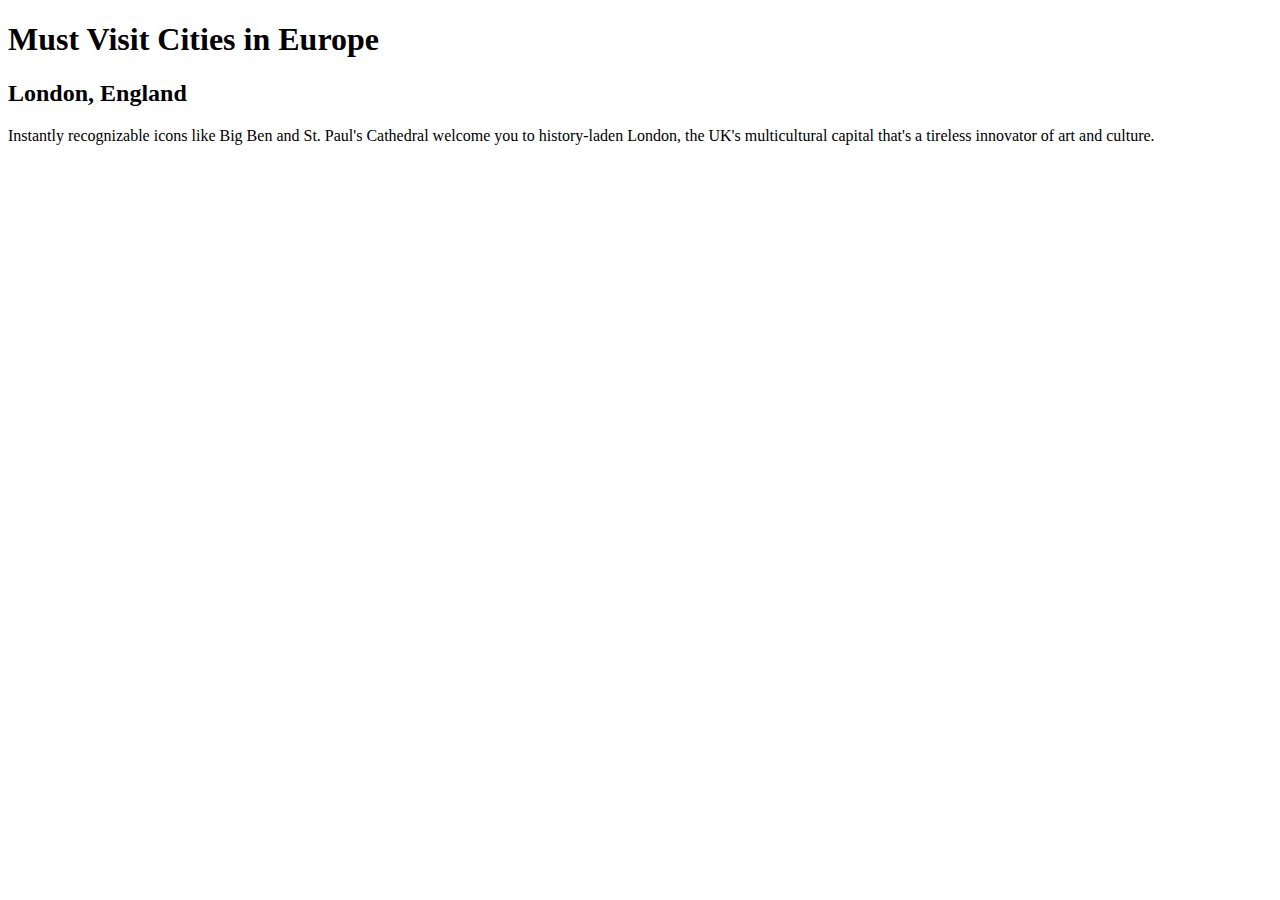
==== index.html @ aa08a308 "Created index file" ====
<!DOCTYPE html>
<html>
    <head>
        <title>Must Visit Cities in Europe</title>
    </head>
    <body>
        <h1>Must Visit Cities in Europe</h1>
        <section>
            <div>
                <h2>London, England</h2>
                <p>
                    Instantly recognizable icons like Big Ben and St. Paul's Cathedral welcome you to history-laden London, the UK's multicultural capital that's a tireless innovator of art and culture.
                </p>
            </div>
        </section>

    </body>
</html>
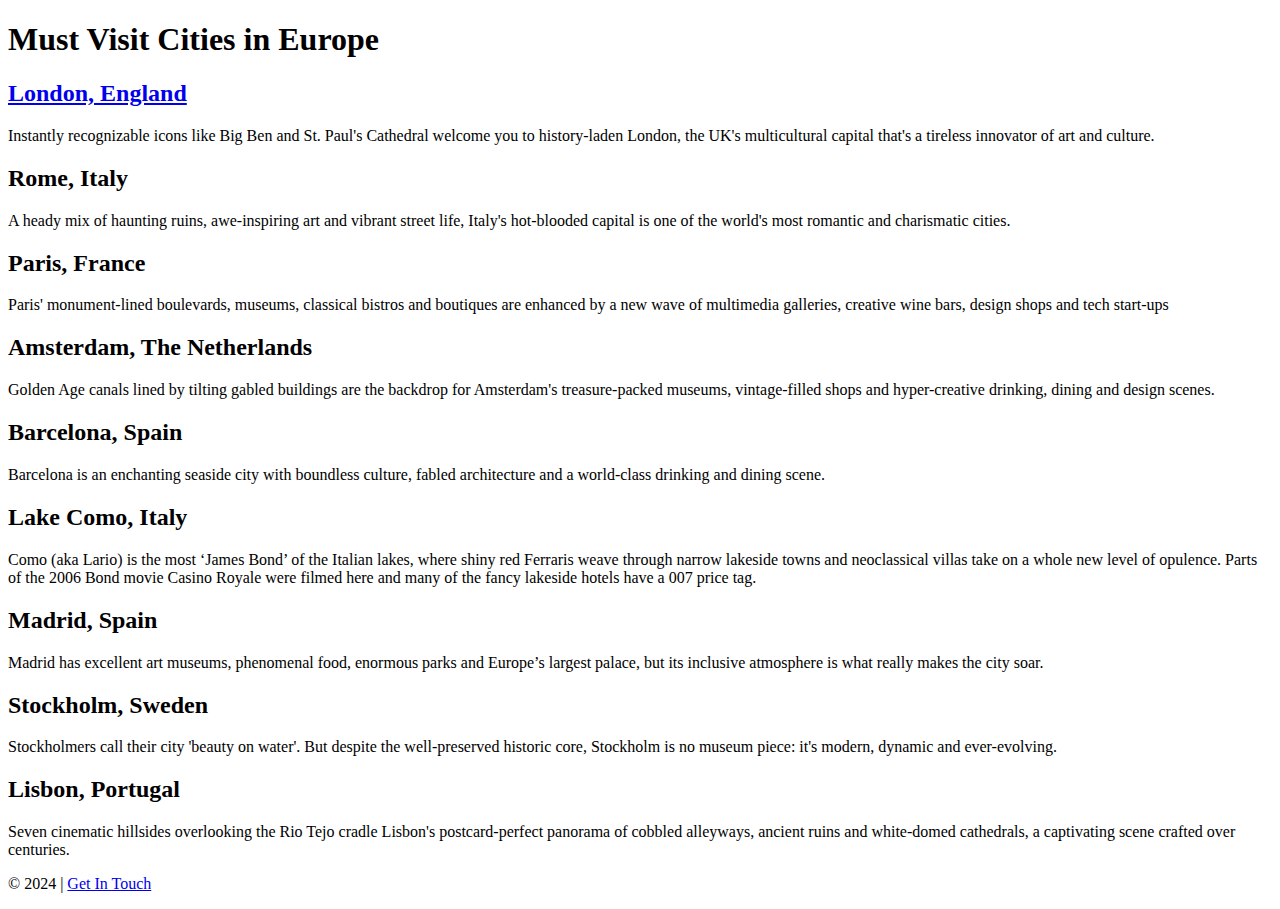
==== commit fc46bef9: "Finished index and started london page" ====
--- a/index.html
+++ b/index.html
@@ -7,12 +7,64 @@
         <h1>Must Visit Cities in Europe</h1>
         <section>
             <div>
-                <h2>London, England</h2>
+                <h2>
+                  <a href="London.html">London, England</a>
+                    </h2>
                 <p>
                     Instantly recognizable icons like Big Ben and St. Paul's Cathedral welcome you to history-laden London, the UK's multicultural capital that's a tireless innovator of art and culture.
                 </p>
             </div>
+            <div>
+                <h2>Rome, Italy</h2>
+                <p>
+                    A heady mix of haunting ruins, awe-inspiring art and vibrant street life, Italy's hot-blooded capital is one of the world's most romantic and charismatic cities. 
+                </p>
+            </div>
+            <div>
+                <h2>Paris, France</h2>
+                <p>
+                    Paris' monument-lined boulevards, museums, classical bistros and boutiques are enhanced by a new wave of multimedia galleries, creative wine bars, design shops and tech start-ups
+                </p>
+            </div>
+            <div>
+                <h2>Amsterdam, The Netherlands</h2>
+                <p>
+                    Golden Age canals lined by tilting gabled buildings are the backdrop for Amsterdam's treasure-packed museums, vintage-filled shops and hyper-creative drinking, dining and design scenes.
+                </p>
+            </div>
+            <div>
+                <h2>Barcelona, Spain</h2>
+                <p>
+                    Barcelona is an enchanting seaside city with boundless culture, fabled architecture and a world-class drinking and dining scene.
+                </p>
+            </div>
+            <div>
+                <h2>Lake Como, Italy</h2>
+                <p>
+                    Como (aka Lario) is the most ‘James Bond’ of the Italian lakes, where shiny red Ferraris weave through narrow lakeside towns and neoclassical villas take on a whole new level of opulence. Parts of the 2006 Bond movie Casino Royale were filmed here and many of the fancy lakeside hotels have a 007 price tag.
+                </p>
+            </div>
+            <div>
+                <h2>Madrid, Spain</h2>
+                <p>
+                    Madrid has excellent art museums, phenomenal food, enormous parks and Europe’s largest palace, but its inclusive atmosphere is what really makes the city soar.
+                </p>
+            </div>
+            <div>
+                <h2>Stockholm, Sweden</h2>
+                <p>
+                    Stockholmers call their city 'beauty on water'. But despite the well-preserved historic core, Stockholm is no museum piece: it's modern, dynamic and ever-evolving.
+                </p>
+            </div>
+            <div>
+                <h2>Lisbon, Portugal</h2>
+                <p>
+                    Seven cinematic hillsides overlooking the Rio Tejo cradle Lisbon's postcard-perfect panorama of cobbled alleyways, ancient ruins and white-domed cathedrals, a captivating scene crafted over centuries.
+                </p>
+            </div>
         </section>
-
+        <footer>
+            <p>© 2024 | <a href="mailto:glirb007@umn.edu">Get In Touch</a></p>
+        </footer>
     </body>
 </html>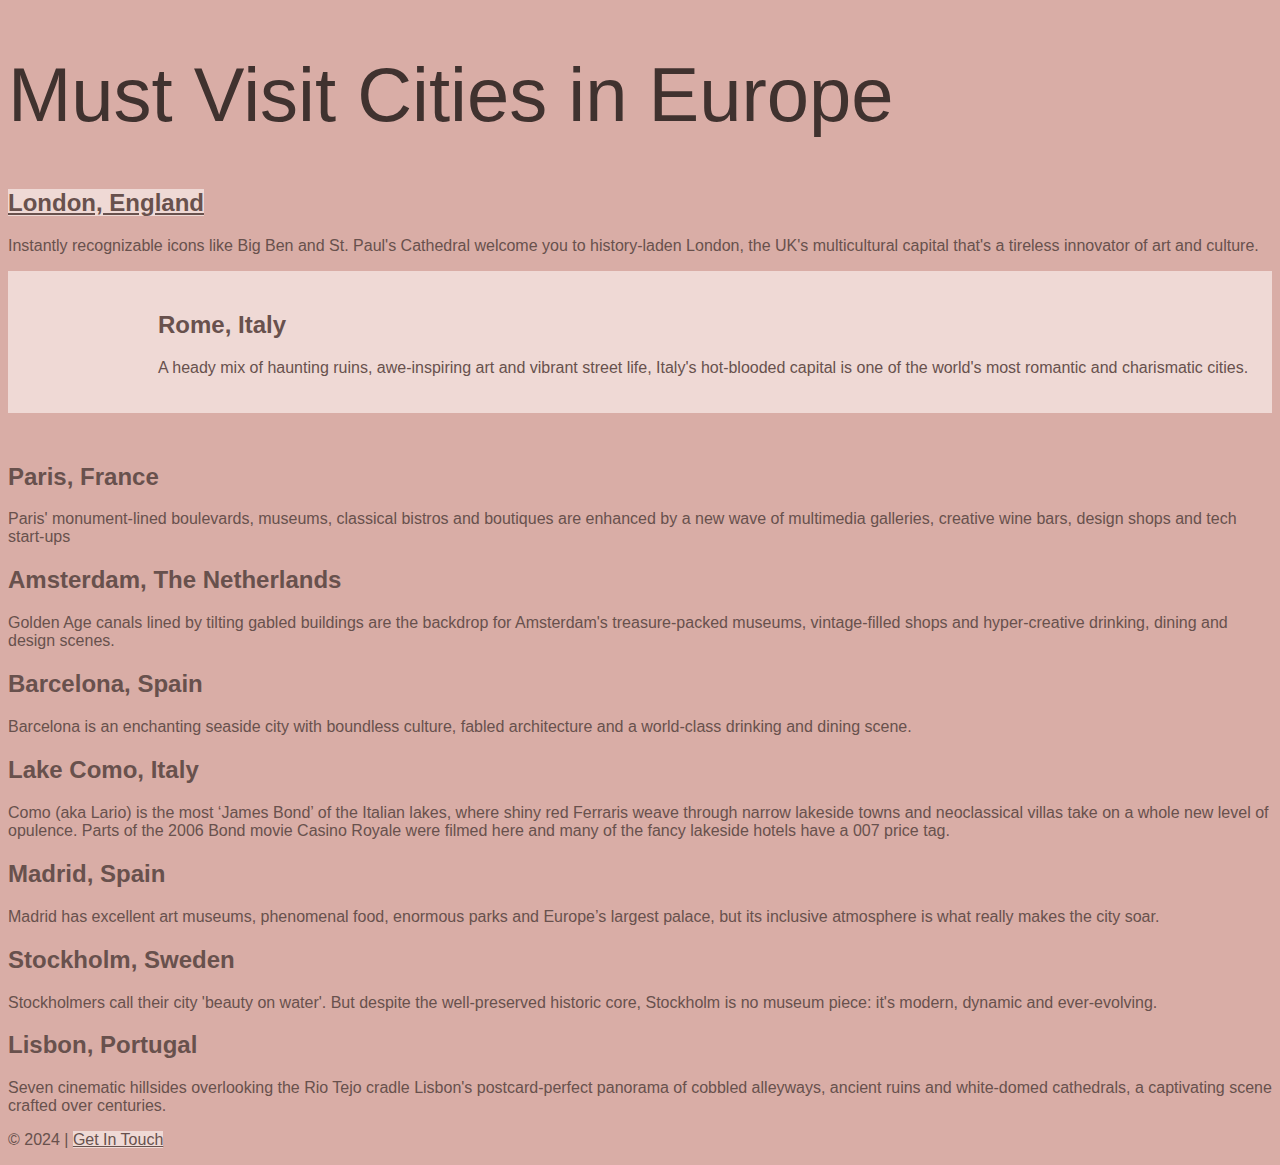
==== commit 2c912b4b: "css feb 04" ====
--- a/index.html
+++ b/index.html
@@ -2,11 +2,12 @@
 <html>
     <head>
         <title>Must Visit Cities in Europe</title>
+        <link rel="stylesheet" href="style.css">
     </head>
     <body>
         <h1>Must Visit Cities in Europe</h1>
         <section>
-            <div>
+            <div class="city-wrapper.london">
                 <h2>
                   <a href="London.html">London, England</a>
                     </h2>
@@ -14,7 +15,7 @@
                     Instantly recognizable icons like Big Ben and St. Paul's Cathedral welcome you to history-laden London, the UK's multicultural capital that's a tireless innovator of art and culture.
                 </p>
             </div>
-            <div>
+            <div class="city-wrapper">
                 <h2>Rome, Italy</h2>
                 <p>
                     A heady mix of haunting ruins, awe-inspiring art and vibrant street life, Italy's hot-blooded capital is one of the world's most romantic and charismatic cities. 
--- a/style.css
+++ b/style.css
@@ -0,0 +1,28 @@
+body {
+    background-color: #d9ada6;
+    font-family:Verdana, Geneva, Tahoma, sans-serif;
+    color: #68514d;
+}
+
+a {
+    color:#68514d;
+    background-color: #efd9d5;
+}
+
+h1 {
+    font-size: 76px;
+    color:#40322f;
+    font-weight: normal;
+}
+
+.city-wrapper {
+    padding: 20px;
+    padding-left: 150px;
+    margin-bottom: 50px;
+    background-color: #efd9d5;
+
+}
+
+.city-wrapper.london > p {
+    font-size: 20px; 
+}
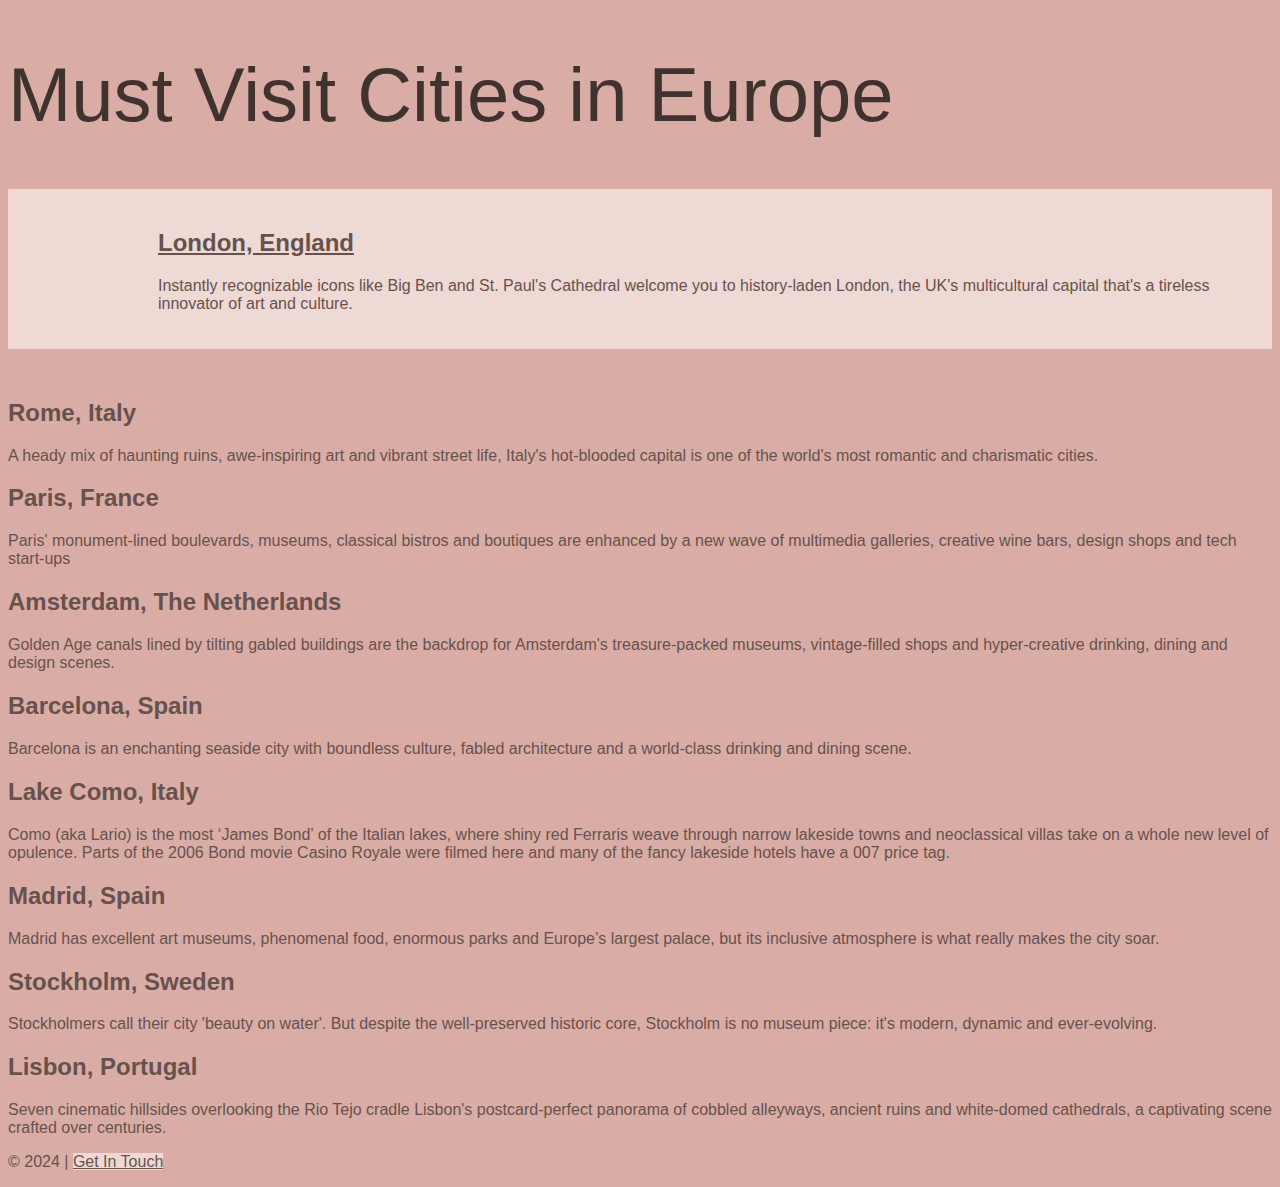
==== commit 46b86ac3: "Update index.html" ====
--- a/index.html
+++ b/index.html
@@ -7,7 +7,7 @@
     <body>
         <h1>Must Visit Cities in Europe</h1>
         <section>
-            <div class="city-wrapper.london">
+            <div class="city-wrapper">
                 <h2>
                   <a href="London.html">London, England</a>
                     </h2>
@@ -15,7 +15,7 @@
                     Instantly recognizable icons like Big Ben and St. Paul's Cathedral welcome you to history-laden London, the UK's multicultural capital that's a tireless innovator of art and culture.
                 </p>
             </div>
-            <div class="city-wrapper">
+            <div "city-wrapper">
                 <h2>Rome, Italy</h2>
                 <p>
                     A heady mix of haunting ruins, awe-inspiring art and vibrant street life, Italy's hot-blooded capital is one of the world's most romantic and charismatic cities. 
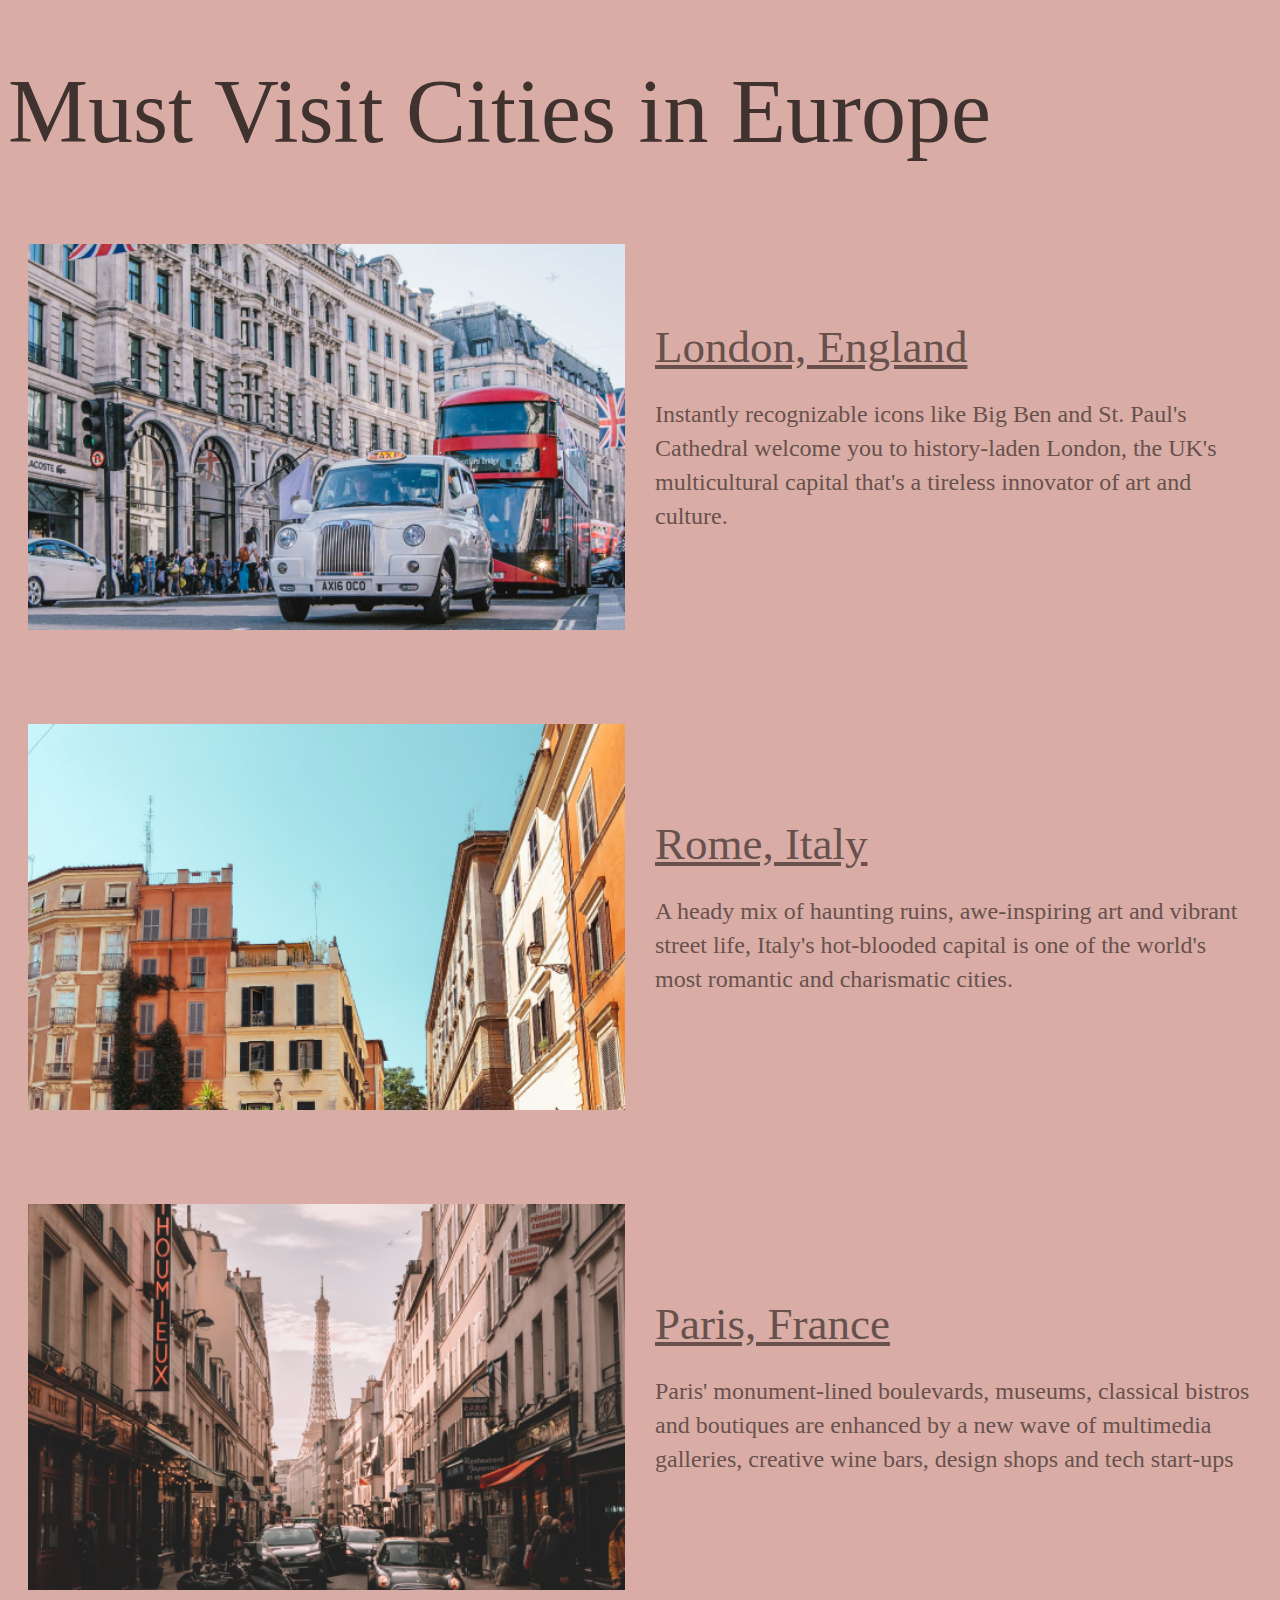
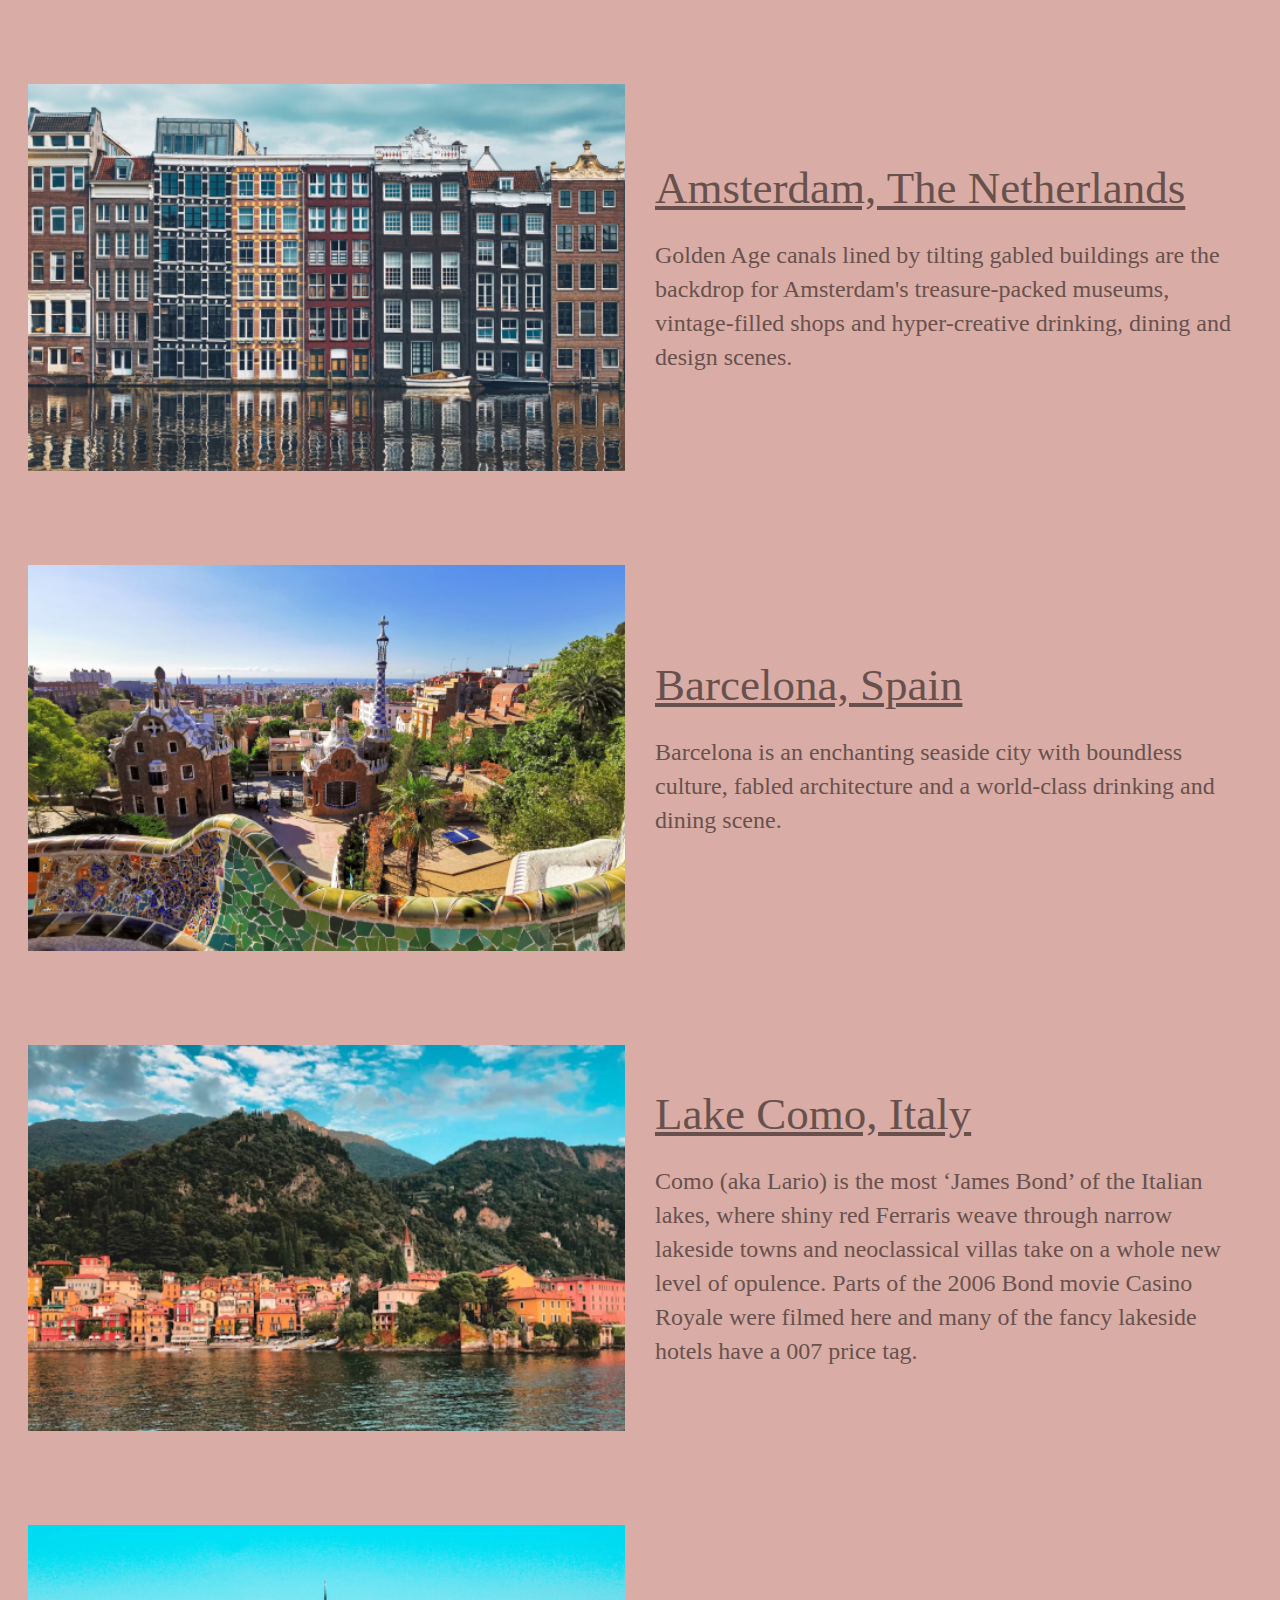
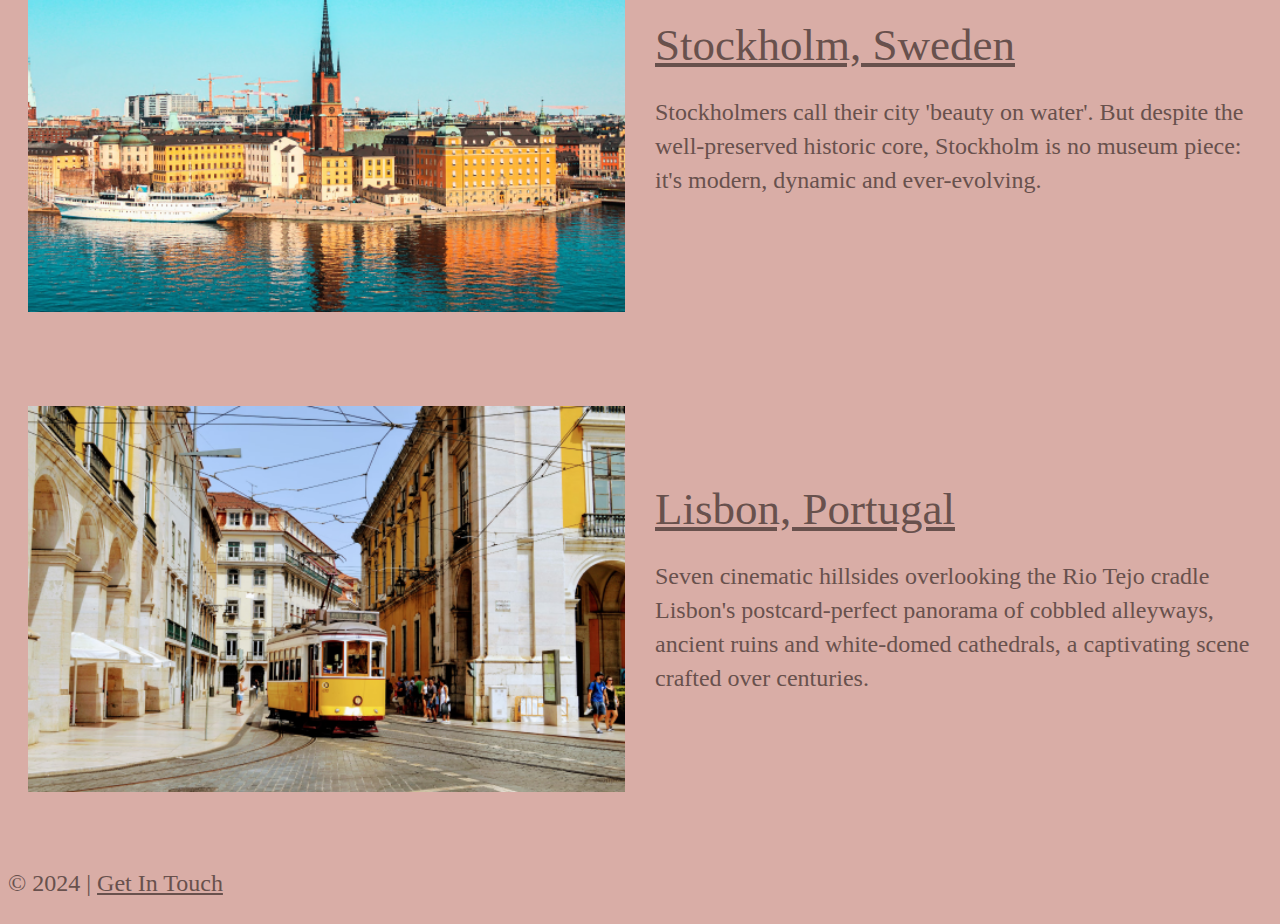
==== commit 4f92c21e: "05: Flexbox and Advanced Layout" ====
--- a/index.html
+++ b/index.html
@@ -8,61 +8,121 @@
         <h1>Must Visit Cities in Europe</h1>
         <section>
             <div class="city-wrapper">
-                <h2>
-                  <a href="London.html">London, England</a>
-                    </h2>
-                <p>
-                    Instantly recognizable icons like Big Ben and St. Paul's Cathedral welcome you to history-laden London, the UK's multicultural capital that's a tireless innovator of art and culture.
-                </p>
+                <div class="city-image">
+                    <img src="assets/home thumb/london.png" class="w-100"/>
+                </div>
+                <div class="city-text">
+                    <h2>
+                    <a href="London.html">London, England</a>
+                        </h2>
+                    <p>
+                        Instantly recognizable icons like Big Ben and St. Paul's Cathedral welcome you to history-laden London, the UK's multicultural capital that's a tireless innovator of art and culture.
+                    </p>
+                </div>
             </div>
-            <div "city-wrapper">
-                <h2>Rome, Italy</h2>
-                <p>
-                    A heady mix of haunting ruins, awe-inspiring art and vibrant street life, Italy's hot-blooded capital is one of the world's most romantic and charismatic cities. 
-                </p>
+
+
+            <div class="city-wrapper">
+                <div class="city-image">
+                    <img src="assets/home thumb/rome.png" class="w-100"/>
+                </div>
+                <div class="city-text">
+                    <h2>
+                    <a href="#">Rome, Italy</a>
+                        </h2>
+                    <p>
+                        A heady mix of haunting ruins, awe-inspiring art and vibrant street life, Italy's hot-blooded capital is one of the world's most romantic and charismatic cities.
+                    </p>
+                </div>
             </div>
-            <div>
-                <h2>Paris, France</h2>
-                <p>
-                    Paris' monument-lined boulevards, museums, classical bistros and boutiques are enhanced by a new wave of multimedia galleries, creative wine bars, design shops and tech start-ups
-                </p>
+
+            <div class="city-wrapper">
+                <div class="city-image">
+                    <img src="assets/home thumb/paris.png" class="w-100"/>
+                </div>
+                <div class="city-text">
+                    <h2>
+                    <a href="#">Paris, France</a>
+                        </h2>
+                    <p>
+                        Paris' monument-lined boulevards, museums, classical bistros and boutiques are enhanced by a new wave of multimedia galleries, creative wine bars, design shops and tech start-ups
+                    </p>
+                </div>
             </div>
-            <div>
-                <h2>Amsterdam, The Netherlands</h2>
-                <p>
-                    Golden Age canals lined by tilting gabled buildings are the backdrop for Amsterdam's treasure-packed museums, vintage-filled shops and hyper-creative drinking, dining and design scenes.
-                </p>
+            
+           
+    
+            <div class="city-wrapper">
+                <div class="city-image">
+                    <img src="assets/home thumb/amsterdam.png" class="w-100"/>
+                </div>
+                <div class="city-text">
+                    <h2>
+                    <a href="#">Amsterdam, The Netherlands</a>
+                        </h2>
+                    <p>
+                        Golden Age canals lined by tilting gabled buildings are the backdrop for Amsterdam's treasure-packed museums, vintage-filled shops and hyper-creative drinking, dining and design scenes.
+                    </p>
+                </div>
             </div>
-            <div>
-                <h2>Barcelona, Spain</h2>
-                <p>
-                    Barcelona is an enchanting seaside city with boundless culture, fabled architecture and a world-class drinking and dining scene.
-                </p>
+
+            <div class="city-wrapper">
+                <div class="city-image">
+                    <img src="assets/home thumb/barcelona.png" class="w-100"/>
+                </div>
+                <div class="city-text">
+                    <h2>
+                    <a href="#">Barcelona, Spain</a>
+                        </h2>
+                    <p>
+                        Barcelona is an enchanting seaside city with boundless culture, fabled architecture and a world-class drinking and dining scene.
+                    </p>
+                </div>
             </div>
-            <div>
-                <h2>Lake Como, Italy</h2>
-                <p>
-                    Como (aka Lario) is the most ‘James Bond’ of the Italian lakes, where shiny red Ferraris weave through narrow lakeside towns and neoclassical villas take on a whole new level of opulence. Parts of the 2006 Bond movie Casino Royale were filmed here and many of the fancy lakeside hotels have a 007 price tag.
-                </p>
+
+            <div class="city-wrapper">
+                <div class="city-image">
+                    <img src="assets/home thumb/lake-como.png" class="w-100"/>
+                </div>
+                <div class="city-text">
+                    <h2>
+                    <a href="#">Lake Como, Italy</a>
+                        </h2>
+                    <p>
+                        Como (aka Lario) is the most ‘James Bond’ of the Italian lakes, where shiny red Ferraris weave through narrow lakeside towns and neoclassical villas take on a whole new level of opulence. Parts of the 2006 Bond movie Casino Royale were filmed here and many of the fancy lakeside hotels have a 007 price tag.
+                    </p>
+                </div>
             </div>
-            <div>
-                <h2>Madrid, Spain</h2>
-                <p>
-                    Madrid has excellent art museums, phenomenal food, enormous parks and Europe’s largest palace, but its inclusive atmosphere is what really makes the city soar.
-                </p>
+
+          
+        <div class="city-wrapper">
+                <div class="city-image">
+                    <img src="assets/home thumb/stockholm.png" class="w-100"/>
+                </div>
+                <div class="city-text">
+                    <h2>
+                    <a href="#">Stockholm, Sweden</a>
+                        </h2>
+                    <p>
+                        Stockholmers call their city 'beauty on water'. But despite the well-preserved historic core, Stockholm is no museum piece: it's modern, dynamic and ever-evolving.
+                    </p>
+                </div>
             </div>
-            <div>
-                <h2>Stockholm, Sweden</h2>
-                <p>
-                    Stockholmers call their city 'beauty on water'. But despite the well-preserved historic core, Stockholm is no museum piece: it's modern, dynamic and ever-evolving.
-                </p>
+
+            <div class="city-wrapper">
+                <div class="city-image">
+                    <img src="assets/home thumb/lisbon.png" class="w-100"/>
+                </div>
+                <div class="city-text">
+                    <h2>
+                    <a href="#">Lisbon, Portugal</a>
+                        </h2>
+                    <p>
+                        Seven cinematic hillsides overlooking the Rio Tejo cradle Lisbon's postcard-perfect panorama of cobbled alleyways, ancient ruins and white-domed cathedrals, a captivating scene crafted over centuries.
+                    </p>
+                </div>
             </div>
-            <div>
-                <h2>Lisbon, Portugal</h2>
-                <p>
-                    Seven cinematic hillsides overlooking the Rio Tejo cradle Lisbon's postcard-perfect panorama of cobbled alleyways, ancient ruins and white-domed cathedrals, a captivating scene crafted over centuries.
-                </p>
-            </div>
+
         </section>
         <footer>
             <p>© 2024 | <a href="mailto:glirb007@umn.edu">Get In Touch</a></p>
--- a/style.css
+++ b/style.css
@@ -1,28 +1,70 @@
 body {
     background-color: #d9ada6;
-    font-family:Verdana, Geneva, Tahoma, sans-serif;
+    font-family: "Montserrat", serif;
+    font-optical-sizing: auto;
+    font-weight: 207;
+    font-style: normal;
     color: #68514d;
+}
+.container {
+    max-width: 1200px;
+    margin-left: auto;
+    margin-right: auto;
+}
+
+.w-100 {
+    width: 100%
 }
 
 a {
     color:#68514d;
-    background-color: #efd9d5;
+}
+
+p{
+    font-size: 24px;
+    line-height: 34px
 }
 
 h1 {
-    font-size: 76px;
+    font-size: 90px;
     color:#40322f;
-    font-weight: normal;
+    font-family: "Bodoni Moda", serif;
+    font-optical-sizing: auto;
+    font-weight: 300;
+    font-style: normal;
+}
+
+h2 {
+    font-size: 45px;
+    font-family: "Bodoni Moda", serif;
+    font-optical-sizing: auto;
+    font-weight: 300;
+    font-style: normal;
+    margin: 0;
+}
+
+h3 {
+    font-size: 35px;
+    font-family: "Montserrat", serif;
+    font-optical-sizing: auto;
+    font-weight: 512;
+    font-style: normal;
 }
 
 .city-wrapper {
     padding: 20px;
-    padding-left: 150px;
     margin-bottom: 50px;
-    background-color: #efd9d5;
-
+    display: flex;
+    flex-direction: row;
+    align-items: center;
+    gap: 30px;
 }
 
-.city-wrapper.london > p {
-    font-size: 20px; 
+
+.city-text {
+    width: 50%;
 }
+
+.city-image {
+    width: 50%;
+}
